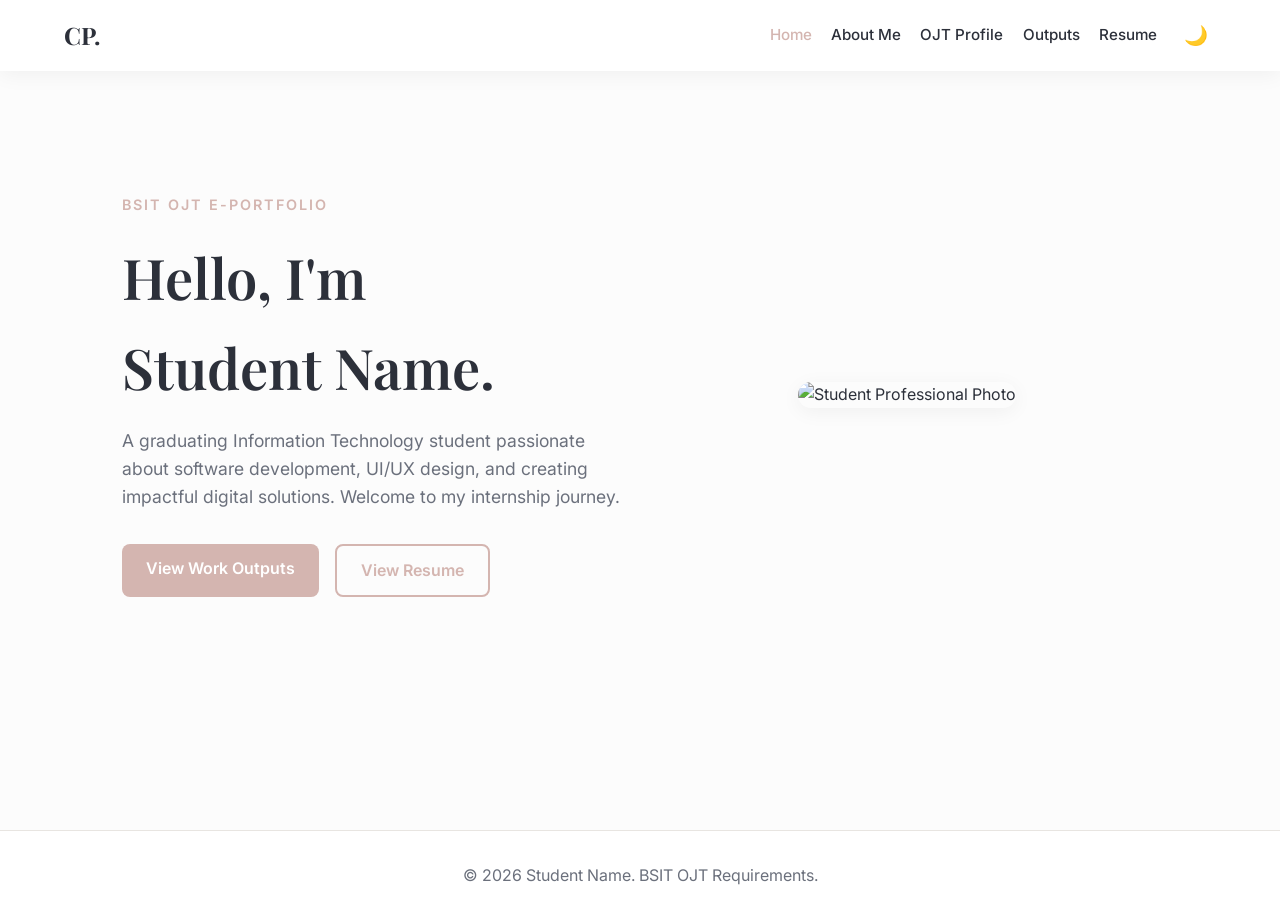
==== index.html @ f4969c80 "Inital commit: E-portfolio website progress" ====
<!DOCTYPE html>
<html lang="en">
<head>
    <meta charset="UTF-8">
    <meta name="viewport" content="width=device-width, initial-scale=1.0">
    <!-- REPLACE TEXT BELOW: Change to student's name -->
    <title>e-Portfolio | Student Name</title>
    
    <!-- Google Fonts -->
    <link rel="preconnect" href="https://fonts.googleapis.com">
    <link rel="preconnect" href="https://fonts.gstatic.com" crossorigin>
    <link href="https://fonts.googleapis.com/css2?family=Inter:wght@300;400;500;600&family=Playfair+Display:wght@500;600;700&display=swap" rel="stylesheet">
    
    <link rel="stylesheet" href="assets/css/style.css">
</head>
<body>

    <!-- Navigation -->
    <nav class="navbar">
        <!-- REPLACE TEXT BELOW: Change initials/brand -->
        <a href="index.html" class="nav-brand">CP.</a>
        
        <button class="hamburger">☰</button>
        
        <ul class="nav-links">
            <li><a href="index.html" class="active">Home</a></li>
            <li><a href="about.html">About Me</a></li>
            <li><a href="ojt-profile.html">OJT Profile</a></li>
            <li><a href="outputs.html">Outputs</a></li>
            <li><a href="resume.html">Resume</a></li>
            <li><button id="theme-toggle" class="theme-toggle" aria-label="Toggle Dark Mode">🌙</button></li>
        </ul>
    </nav>

    <!-- Main Content -->
    <main>
        <section class="container" style="display: flex; align-items: center; justify-content: space-between; flex-wrap: wrap; gap: 2rem; min-height: 70vh;">
            
            <div style="flex: 1; min-width: 300px;">
                <!-- REPLACE TEXT BELOW -->
                <h3 style="color: var(--accent-color); font-family: var(--font-body); text-transform: uppercase; letter-spacing: 2px; font-size: 0.9rem;">BSIT OJT e-Portfolio</h3>
                <h1 style="font-size: 3.5rem; margin-top: 0.5rem;">Hello, I'm <br>Student Name.</h1>
                <p style="font-size: 1.1rem; color: var(--text-muted); margin-bottom: 2rem; max-width: 500px;">
                    A graduating Information Technology student passionate about software development, UI/UX design, and creating impactful digital solutions. Welcome to my internship journey.
                </p>
                
                <div style="display: flex; gap: 1rem;">
                    <a href="outputs.html" class="btn">View Work Outputs</a>
                    <a href="resume.html" class="btn btn-outline">View Resume</a>
                </div>
            </div>

            <div style="flex: 1; min-width: 300px; display: flex; justify-content: center;">
                <!-- REPLACE IMAGE BELOW: Upload student photo to assets/img/ and update filename -->
                <img src="https://via.placeholder.com/400x500/E8E5E1/2C303A?text=Professional+Photo" alt="Student Professional Photo" style="border-radius: 20px; box-shadow: var(--shadow-soft); max-width: 100%; height: auto;">
            </div>
            
        </section>
    </main>

    <!-- Footer -->
    <footer>
        <!-- REPLACE TEXT BELOW -->
        <p>&copy; 2026 Student Name. BSIT OJT Requirements.</p>
    </footer>

    <script src="assets/js/main.js"></script>
</body>
</html>
---- assets/css/style.css ----
/* ==========================================================================
   1. CSS Variables & Design System (Light/Dark Mode)
   ========================================================================== */
:root {
  --bg-primary: #FCFCFC;
  --bg-secondary: #F7F5F2;
  --bg-card: #FFFFFF;
  --text-main: #2C303A;
  --text-muted: #6B707C;
  --accent-color: #D4B5B0;
  --accent-hover: #C29E99;
  --border-color: #E8E5E1;
  --shadow-soft: 0 4px 20px rgba(0, 0, 0, 0.05);
  --font-heading: 'Playfair Display', serif;
  --font-body: 'Inter', sans-serif;
  --radius-md: 8px;
  --transition: all 0.3s ease;
}

[data-theme="dark"] {
  --bg-primary: #1A1A1D;
  --bg-secondary: #242427;
  --bg-card: #2A2A2E;
  --text-main: #F2F2F2;
  --text-muted: #A0A5B1;
  --accent-color: #D4B5B0;
  --accent-hover: #E3CACA;
  --border-color: #3F3F45;
  --shadow-soft: 0 4px 20px rgba(0, 0, 0, 0.2);
}

/* ==========================================================================
   2. Resets & Base Styles
   ========================================================================== */
* { margin: 0; padding: 0; box-sizing: border-box; }
body { font-family: var(--font-body); background-color: var(--bg-primary); color: var(--text-main); line-height: 1.6; transition: var(--transition); }
h1, h2, h3, h4 { font-family: var(--font-heading); font-weight: 600; color: var(--text-main); margin-bottom: 1rem; }
a { text-decoration: none; color: var(--accent-color); transition: var(--transition); }
a:hover { color: var(--accent-hover); }
img { max-width: 100%; height: auto; display: block; border-radius: var(--radius-md); }

/* ==========================================================================
   3. Navigation Bar
   ========================================================================== */
.navbar { position: fixed; top: 0; width: 100%; background-color: var(--bg-card); box-shadow: var(--shadow-soft); z-index: 1000; display: flex; justify-content: space-between; align-items: center; padding: 1rem 5%; transition: var(--transition); }
.nav-brand { font-family: var(--font-heading); font-size: 1.5rem; font-weight: bold; color: var(--text-main); }
.nav-links { display: flex; list-style: none; gap: 1.2rem; align-items: center; font-size: 0.95rem; }
.nav-links a { color: var(--text-main); font-weight: 500; }
.nav-links a:hover, .nav-links a.active { color: var(--accent-color); }
.theme-toggle { background: none; border: none; cursor: pointer; font-size: 1.2rem; color: var(--text-main); padding: 0.5rem; }
.hamburger { display: none; background: none; border: none; font-size: 1.5rem; color: var(--text-main); cursor: pointer; }

/* ==========================================================================
   4. Layouts & Components
   ========================================================================== */
main { margin-top: 80px; min-height: calc(100vh - 150px); }
.container { max-width: 1100px; margin: 0 auto; padding: 4rem 2rem; }
.page-header { text-align: center; margin-bottom: 3rem; }
.page-header p { color: var(--text-muted); max-width: 600px; margin: 0 auto; }

.btn { display: inline-block; background-color: var(--accent-color); color: #fff; padding: 0.75rem 1.5rem; border-radius: var(--radius-md); font-weight: 600; border: none; cursor: pointer; }
.btn:hover { background-color: var(--accent-hover); color: #fff; }
.btn-outline { background-color: transparent; border: 2px solid var(--accent-color); color: var(--accent-color); }
.btn-outline:hover { background-color: var(--accent-color); color: #fff; }

.content-grid { display: grid; grid-template-columns: 1fr 1fr; gap: 3rem; }
.content-section { margin-bottom: 2.5rem; background: var(--bg-card); padding: 2rem; border-radius: var(--radius-md); box-shadow: var(--shadow-soft); transition: var(--transition); }
.content-section p { margin-bottom: 1rem; color: var(--text-muted); }

.resume-grid { display: grid; grid-template-columns: 1fr 2fr; gap: 3rem; }
.resume-item { margin-bottom: 1.5rem; border-left: 3px solid var(--accent-color); padding-left: 1rem; }
.resume-item h4 { margin-bottom: 0.2rem; }
.resume-item .date { color: var(--text-muted); font-size: 0.9rem; margin-bottom: 0.5rem; display: block; }
.skills-list { display: flex; flex-wrap: wrap; gap: 0.5rem; list-style: none; }
.skills-list li { background: var(--bg-secondary); padding: 0.4rem 0.8rem; border-radius: 20px; font-size: 0.9rem; border: 1px solid var(--border-color); color: var(--text-main); }

.company-header { display: flex; align-items: center; gap: 2rem; margin-bottom: 2rem; padding-bottom: 2rem; border-bottom: 1px solid var(--border-color); }
.company-logo { width: 120px; height: 120px; object-fit: contain; background: var(--bg-secondary); padding: 1rem; border-radius: var(--radius-md); border: 1px solid var(--border-color); }
.info-row { display: flex; justify-content: space-between; border-bottom: 1px solid var(--border-color); padding: 1rem 0; }
.info-row:last-child { border-bottom: none; }
.info-label { font-weight: 600; color: var(--text-main); }
.info-value { color: var(--text-muted); text-align: right; }

/* ==========================================================================
   5. Gallery & Lightbox
   ========================================================================== */
.gallery-grid { display: grid; grid-template-columns: repeat(auto-fill, minmax(300px, 1fr)); gap: 1.5rem; }
.gallery-img { width: 100%; height: 250px; object-fit: cover; border-radius: var(--radius-md); cursor: pointer; transition: transform 0.3s ease, box-shadow 0.3s ease; }
.gallery-img:hover { transform: scale(1.03); box-shadow: var(--shadow-soft); }

.lightbox { position: fixed; top: 0; left: 0; width: 100%; height: 100%; background: rgba(0, 0, 0, 0.9); display: none; justify-content: center; align-items: center; z-index: 2000; opacity: 0; transition: opacity 0.3s ease; padding: 2rem; }
.lightbox.active { display: flex; opacity: 1; }
.lightbox img { max-width: 100%; max-height: 90vh; border-radius: var(--radius-md); box-shadow: 0 10px 30px rgba(0,0,0,0.5); object-fit: contain; }
.lightbox-close { position: absolute; top: 20px; right: 30px; color: white; font-size: 3rem; cursor: pointer; background: none; border: none; transition: color 0.3s ease; }
.lightbox-close:hover { color: var(--accent-color); }

/* Footer */
footer { background-color: var(--bg-card); text-align: center; padding: 2rem; border-top: 1px solid var(--border-color); color: var(--text-muted); }

/* ==========================================================================
   6. Responsive Design
   ========================================================================== */
@media (max-width: 900px) {
  .hamburger { display: block; }
  .nav-links { position: fixed; top: 70px; right: -100%; width: 100%; height: calc(100vh - 70px); background-color: var(--bg-card); flex-direction: column; padding-top: 2rem; transition: var(--transition); }
  .nav-links.active { right: 0; }
  .resume-grid, .content-grid { grid-template-columns: 1fr; }
  .company-header { flex-direction: column; text-align: center; }
  .info-row { flex-direction: column; text-align: left; gap: 0.5rem; }
  .info-value { text-align: left; }
}
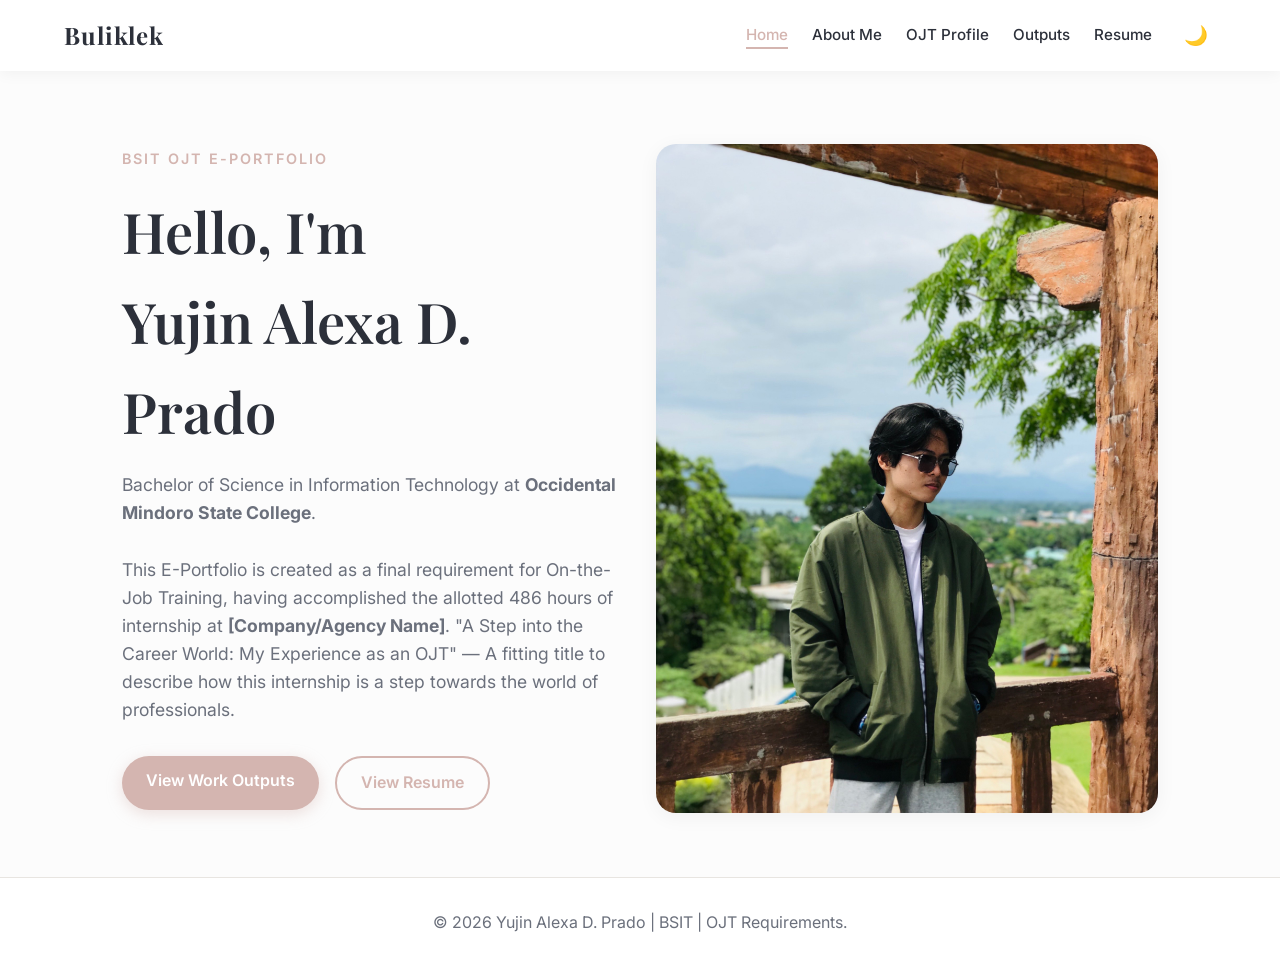
==== commit 86b5fef5: "#1 added animation and hover effects" ====
--- a/index.html
+++ b/index.html
@@ -3,10 +3,8 @@
 <head>
     <meta charset="UTF-8">
     <meta name="viewport" content="width=device-width, initial-scale=1.0">
-    <!-- REPLACE TEXT BELOW: Change to student's name -->
-    <title>e-Portfolio | Student Name</title>
+    <title>Yujin Alexa D. Prado | BSIT</title>
     
-    <!-- Google Fonts -->
     <link rel="preconnect" href="https://fonts.googleapis.com">
     <link rel="preconnect" href="https://fonts.gstatic.com" crossorigin>
     <link href="https://fonts.googleapis.com/css2?family=Inter:wght@300;400;500;600&family=Playfair+Display:wght@500;600;700&display=swap" rel="stylesheet">
@@ -15,10 +13,8 @@
 </head>
 <body>
 
-    <!-- Navigation -->
     <nav class="navbar">
-        <!-- REPLACE TEXT BELOW: Change initials/brand -->
-        <a href="index.html" class="nav-brand">CP.</a>
+        <a href="index.html" class="nav-brand">Buliklek</a>
         
         <button class="hamburger">☰</button>
         
@@ -32,18 +28,20 @@
         </ul>
     </nav>
 
-    <!-- Main Content -->
     <main>
         <section class="container" style="display: flex; align-items: center; justify-content: space-between; flex-wrap: wrap; gap: 2rem; min-height: 70vh;">
             
             <div style="flex: 1; min-width: 300px;">
-                <!-- REPLACE TEXT BELOW -->
                 <h3 style="color: var(--accent-color); font-family: var(--font-body); text-transform: uppercase; letter-spacing: 2px; font-size: 0.9rem;">BSIT OJT e-Portfolio</h3>
-                <h1 style="font-size: 3.5rem; margin-top: 0.5rem;">Hello, I'm <br>Student Name.</h1>
+                <h1 style="font-size: 3.5rem; margin-top: 0.5rem;">Hello, I'm <br>Yujin Alexa D. Prado</h1>
                 <p style="font-size: 1.1rem; color: var(--text-muted); margin-bottom: 2rem; max-width: 500px;">
-                    A graduating Information Technology student passionate about software development, UI/UX design, and creating impactful digital solutions. Welcome to my internship journey.
+                   Bachelor of Science in Information Technology at <strong>Occidental Mindoro State College</strong>.<br><br>
+                   This E-Portfolio is created as a final requirement for On-the-Job Training, 
+                   having accomplished the allotted 486 hours of internship at 
+                   <strong>[Company/Agency Name]</strong>.
+                  "A Step into the Career World: My Experience as an OJT" 
+                  — A fitting title to describe how this internship is a step towards the world of professionals.
                 </p>
-                
                 <div style="display: flex; gap: 1rem;">
                     <a href="outputs.html" class="btn">View Work Outputs</a>
                     <a href="resume.html" class="btn btn-outline">View Resume</a>
@@ -51,17 +49,14 @@
             </div>
 
             <div style="flex: 1; min-width: 300px; display: flex; justify-content: center;">
-                <!-- REPLACE IMAGE BELOW: Upload student photo to assets/img/ and update filename -->
-                <img src="https://via.placeholder.com/400x500/E8E5E1/2C303A?text=Professional+Photo" alt="Student Professional Photo" style="border-radius: 20px; box-shadow: var(--shadow-soft); max-width: 100%; height: auto;">
+                <img src="assets/img/sample.JPG" alt="Photo" style="border-radius: 20px; box-shadow: var(--shadow-soft); max-width: 100%; height: auto;">
             </div>
             
         </section>
     </main>
 
-    <!-- Footer -->
     <footer>
-        <!-- REPLACE TEXT BELOW -->
-        <p>&copy; 2026 Student Name. BSIT OJT Requirements.</p>
+        <p>&copy; 2026 Yujin Alexa D. Prado | BSIT | OJT Requirements.</p>
     </footer>
 
     <script src="assets/js/main.js"></script>
--- a/assets/css/style.css
+++ b/assets/css/style.css
@@ -1,6 +1,3 @@
-/* ==========================================================================
-   1. CSS Variables & Design System (Light/Dark Mode)
-   ========================================================================== */
 :root {
   --bg-primary: #FCFCFC;
   --bg-secondary: #F7F5F2;
@@ -11,10 +8,11 @@
   --accent-hover: #C29E99;
   --border-color: #E8E5E1;
   --shadow-soft: 0 4px 20px rgba(0, 0, 0, 0.05);
+  --shadow-hover: 0 12px 30px rgba(0, 0, 0, 0.1);
   --font-heading: 'Playfair Display', serif;
   --font-body: 'Inter', sans-serif;
-  --radius-md: 8px;
-  --transition: all 0.3s ease;
+  --radius-md: 12px; 
+  --transition: all 0.4s cubic-bezier(0.25, 0.8, 0.25, 1);
 }
 
 [data-theme="dark"] {
@@ -27,66 +25,109 @@
   --accent-hover: #E3CACA;
   --border-color: #3F3F45;
   --shadow-soft: 0 4px 20px rgba(0, 0, 0, 0.2);
+  --shadow-hover: 0 12px 30px rgba(0, 0, 0, 0.4);
 }
 
-/* ==========================================================================
-   2. Resets & Base Styles
-   ========================================================================== */
 * { margin: 0; padding: 0; box-sizing: border-box; }
-body { font-family: var(--font-body); background-color: var(--bg-primary); color: var(--text-main); line-height: 1.6; transition: var(--transition); }
+body { font-family: var(--font-body); background-color: var(--bg-primary); color: var(--text-main); line-height: 1.6; transition: background-color 0.4s ease, color 0.4s ease; overflow-x: hidden; }
 h1, h2, h3, h4 { font-family: var(--font-heading); font-weight: 600; color: var(--text-main); margin-bottom: 1rem; }
 a { text-decoration: none; color: var(--accent-color); transition: var(--transition); }
 a:hover { color: var(--accent-hover); }
 img { max-width: 100%; height: auto; display: block; border-radius: var(--radius-md); }
 
-/* ==========================================================================
-   3. Navigation Bar
-   ========================================================================== */
-.navbar { position: fixed; top: 0; width: 100%; background-color: var(--bg-card); box-shadow: var(--shadow-soft); z-index: 1000; display: flex; justify-content: space-between; align-items: center; padding: 1rem 5%; transition: var(--transition); }
-.nav-brand { font-family: var(--font-heading); font-size: 1.5rem; font-weight: bold; color: var(--text-main); }
-.nav-links { display: flex; list-style: none; gap: 1.2rem; align-items: center; font-size: 0.95rem; }
-.nav-links a { color: var(--text-main); font-weight: 500; }
+.navbar { 
+    position: fixed; top: 0; width: 100%; z-index: 1000; 
+    display: flex; justify-content: space-between; align-items: center; padding: 1rem 5%; 
+    background-color: rgba(255, 255, 255, 0.85); 
+    backdrop-filter: blur(12px);
+    -webkit-backdrop-filter: blur(12px);
+    box-shadow: 0 2px 15px rgba(0, 0, 0, 0.05);
+    transition: var(--transition); 
+}
+[data-theme="dark"] .navbar {
+    background-color: rgba(42, 42, 46, 0.85); 
+}
+.nav-brand { font-family: var(--font-heading); font-size: 1.5rem; font-weight: bold; color: var(--text-main); letter-spacing: 1px; }
+.nav-links { display: flex; list-style: none; gap: 1.5rem; align-items: center; font-size: 0.95rem; }
+.nav-links a { color: var(--text-main); font-weight: 500; position: relative; padding-bottom: 5px; }
+
+.nav-links a::after {
+    content: ''; position: absolute; width: 0; height: 2px; bottom: 0; left: 0;
+    background-color: var(--accent-color); transition: var(--transition);
+}
+.nav-links a:hover::after, .nav-links a.active::after { width: 100%; }
 .nav-links a:hover, .nav-links a.active { color: var(--accent-color); }
-.theme-toggle { background: none; border: none; cursor: pointer; font-size: 1.2rem; color: var(--text-main); padding: 0.5rem; }
+
+.theme-toggle { background: none; border: none; cursor: pointer; font-size: 1.2rem; color: var(--text-main); padding: 0.5rem; transition: transform 0.3s ease; }
+.theme-toggle:hover { transform: rotate(15deg) scale(1.1); }
 .hamburger { display: none; background: none; border: none; font-size: 1.5rem; color: var(--text-main); cursor: pointer; }
 
-/* ==========================================================================
-   4. Layouts & Components
-   ========================================================================== */
 main { margin-top: 80px; min-height: calc(100vh - 150px); }
 .container { max-width: 1100px; margin: 0 auto; padding: 4rem 2rem; }
 .page-header { text-align: center; margin-bottom: 3rem; }
 .page-header p { color: var(--text-muted); max-width: 600px; margin: 0 auto; }
 
-.btn { display: inline-block; background-color: var(--accent-color); color: #fff; padding: 0.75rem 1.5rem; border-radius: var(--radius-md); font-weight: 600; border: none; cursor: pointer; }
-.btn:hover { background-color: var(--accent-hover); color: #fff; }
-.btn-outline { background-color: transparent; border: 2px solid var(--accent-color); color: var(--accent-color); }
-.btn-outline:hover { background-color: var(--accent-color); color: #fff; }
+.btn { 
+    display: inline-block; background-color: var(--accent-color); color: #fff; 
+    padding: 0.75rem 1.5rem; border-radius: 30px; font-weight: 600; border: none; cursor: pointer; 
+    transition: var(--transition); box-shadow: 0 4px 15px rgba(212, 181, 176, 0.4);
+}
+.btn:hover { background-color: var(--accent-hover); color: #fff; transform: translateY(-3px); box-shadow: 0 8px 20px rgba(212, 181, 176, 0.6); }
+.btn-outline { background-color: transparent; border: 2px solid var(--accent-color); color: var(--accent-color); box-shadow: none; }
+.btn-outline:hover { background-color: var(--accent-color); color: #fff; transform: translateY(-3px); box-shadow: 0 8px 20px rgba(212, 181, 176, 0.4); }
 
 .content-grid { display: grid; grid-template-columns: 1fr 1fr; gap: 3rem; }
-.content-section { margin-bottom: 2.5rem; background: var(--bg-card); padding: 2rem; border-radius: var(--radius-md); box-shadow: var(--shadow-soft); transition: var(--transition); }
+.content-section, .resume-section { 
+    margin-bottom: 2.5rem; background: var(--bg-card); padding: 2.5rem; 
+    border-radius: var(--radius-md); box-shadow: var(--shadow-soft); transition: var(--transition); 
+    border: 1px solid transparent;
+}
+.content-section:hover, .resume-section:hover {
+    transform: translateY(-8px);
+    box-shadow: var(--shadow-hover);
+    border-color: var(--border-color);
+}
 .content-section p { margin-bottom: 1rem; color: var(--text-muted); }
 
 .resume-grid { display: grid; grid-template-columns: 1fr 2fr; gap: 3rem; }
-.resume-item { margin-bottom: 1.5rem; border-left: 3px solid var(--accent-color); padding-left: 1rem; }
+.resume-item { margin-bottom: 1.5rem; border-left: 3px solid var(--accent-color); padding-left: 1rem; transition: var(--transition); }
+.resume-item:hover { border-left-width: 6px; background: linear-gradient(90deg, rgba(212,181,176,0.1) 0%, rgba(255,255,255,0) 100%); }
 .resume-item h4 { margin-bottom: 0.2rem; }
 .resume-item .date { color: var(--text-muted); font-size: 0.9rem; margin-bottom: 0.5rem; display: block; }
-.skills-list { display: flex; flex-wrap: wrap; gap: 0.5rem; list-style: none; }
-.skills-list li { background: var(--bg-secondary); padding: 0.4rem 0.8rem; border-radius: 20px; font-size: 0.9rem; border: 1px solid var(--border-color); color: var(--text-main); }
+
+.skills-list { display: flex; flex-wrap: wrap; gap: 0.6rem; list-style: none; }
+.skills-list li { 
+    background: var(--bg-secondary); padding: 0.5rem 1rem; border-radius: 30px; 
+    font-size: 0.9rem; border: 1px solid var(--border-color); color: var(--text-main);
+    transition: var(--transition); cursor: default;
+}
+.skills-list li:hover {
+    background-color: var(--accent-color); color: #fff; border-color: var(--accent-color);
+    transform: translateY(-3px) scale(1.05); box-shadow: 0 5px 15px rgba(212, 181, 176, 0.4);
+}
 
 .company-header { display: flex; align-items: center; gap: 2rem; margin-bottom: 2rem; padding-bottom: 2rem; border-bottom: 1px solid var(--border-color); }
-.company-logo { width: 120px; height: 120px; object-fit: contain; background: var(--bg-secondary); padding: 1rem; border-radius: var(--radius-md); border: 1px solid var(--border-color); }
-.info-row { display: flex; justify-content: space-between; border-bottom: 1px solid var(--border-color); padding: 1rem 0; }
+.company-logo { width: 120px; height: 120px; object-fit: contain; background: var(--bg-secondary); padding: 1rem; border-radius: var(--radius-md); border: 1px solid var(--border-color); transition: var(--transition); }
+.company-logo:hover { transform: scale(1.05) rotate(-2deg); }
+.info-row { display: flex; justify-content: space-between; border-bottom: 1px solid var(--border-color); padding: 1rem 0; transition: var(--transition); }
+.info-row:hover { background-color: var(--bg-secondary); padding-left: 10px; padding-right: 10px; border-radius: var(--radius-md); }
 .info-row:last-child { border-bottom: none; }
 .info-label { font-weight: 600; color: var(--text-main); }
 .info-value { color: var(--text-muted); text-align: right; }
 
-/* ==========================================================================
-   5. Gallery & Lightbox
-   ========================================================================== */
+.fade-in-up {
+    opacity: 0;
+    transform: translateY(40px);
+    transition: opacity 0.8s ease-out, transform 0.8s ease-out;
+}
+.fade-in-up.is-visible {
+    opacity: 1;
+    transform: translateY(0);
+}
+
 .gallery-grid { display: grid; grid-template-columns: repeat(auto-fill, minmax(300px, 1fr)); gap: 1.5rem; }
-.gallery-img { width: 100%; height: 250px; object-fit: cover; border-radius: var(--radius-md); cursor: pointer; transition: transform 0.3s ease, box-shadow 0.3s ease; }
-.gallery-img:hover { transform: scale(1.03); box-shadow: var(--shadow-soft); }
+.gallery-img { width: 100%; height: 250px; object-fit: cover; border-radius: var(--radius-md); cursor: pointer; transition: var(--transition); }
+.gallery-img:hover { transform: scale(1.03); box-shadow: var(--shadow-hover); }
 
 .lightbox { position: fixed; top: 0; left: 0; width: 100%; height: 100%; background: rgba(0, 0, 0, 0.9); display: none; justify-content: center; align-items: center; z-index: 2000; opacity: 0; transition: opacity 0.3s ease; padding: 2rem; }
 .lightbox.active { display: flex; opacity: 1; }
@@ -94,15 +135,12 @@
 .lightbox-close { position: absolute; top: 20px; right: 30px; color: white; font-size: 3rem; cursor: pointer; background: none; border: none; transition: color 0.3s ease; }
 .lightbox-close:hover { color: var(--accent-color); }
 
-/* Footer */
-footer { background-color: var(--bg-card); text-align: center; padding: 2rem; border-top: 1px solid var(--border-color); color: var(--text-muted); }
+footer { background-color: var(--bg-card); text-align: center; padding: 2rem; border-top: 1px solid var(--border-color); color: var(--text-muted); transition: var(--transition); }
 
-/* ==========================================================================
-   6. Responsive Design
-   ========================================================================== */
 @media (max-width: 900px) {
   .hamburger { display: block; }
-  .nav-links { position: fixed; top: 70px; right: -100%; width: 100%; height: calc(100vh - 70px); background-color: var(--bg-card); flex-direction: column; padding-top: 2rem; transition: var(--transition); }
+  .nav-links { position: fixed; top: 70px; right: -100%; width: 100%; height: calc(100vh - 70px); background-color: rgba(255,255,255,0.95); backdrop-filter: blur(10px); flex-direction: column; padding-top: 2rem; transition: var(--transition); }
+  [data-theme="dark"] .nav-links { background-color: rgba(42,42,46,0.95); }
   .nav-links.active { right: 0; }
   .resume-grid, .content-grid { grid-template-columns: 1fr; }
   .company-header { flex-direction: column; text-align: center; }
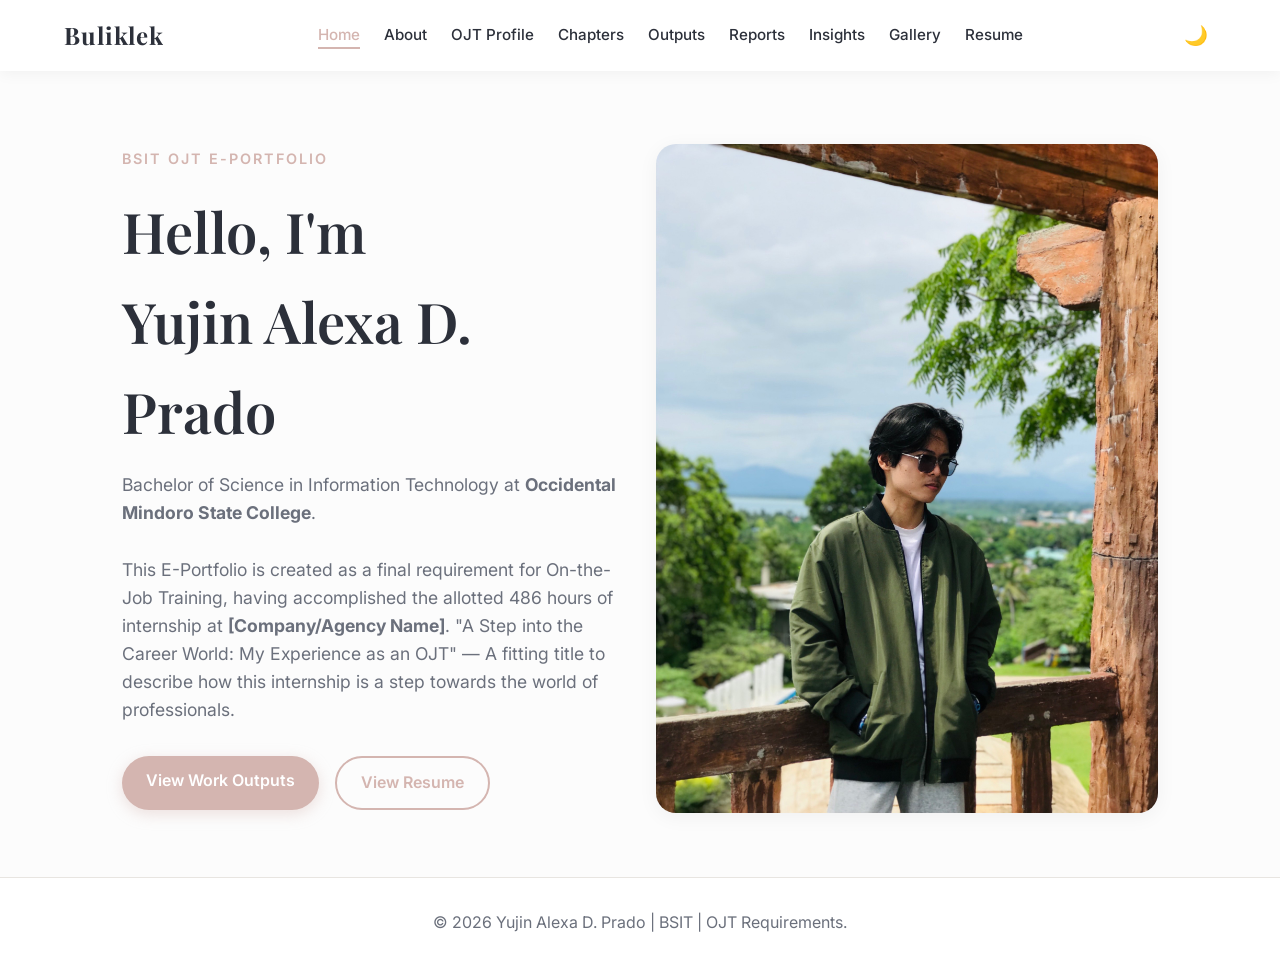
==== commit 04bdd77d: "feat: #1 added new adjustments: chapter viewing, theme toggle switch placement, improved ui" ====
--- a/index.html
+++ b/index.html
@@ -4,11 +4,9 @@
     <meta charset="UTF-8">
     <meta name="viewport" content="width=device-width, initial-scale=1.0">
     <title>Yujin Alexa D. Prado | BSIT</title>
-    
     <link rel="preconnect" href="https://fonts.googleapis.com">
     <link rel="preconnect" href="https://fonts.gstatic.com" crossorigin>
     <link href="https://fonts.googleapis.com/css2?family=Inter:wght@300;400;500;600&family=Playfair+Display:wght@500;600;700&display=swap" rel="stylesheet">
-    
     <link rel="stylesheet" href="assets/css/style.css">
 </head>
 <body>
@@ -16,42 +14,42 @@
     <nav class="navbar">
         <a href="index.html" class="nav-brand">Buliklek</a>
         
-        <button class="hamburger">☰</button>
-        
         <ul class="nav-links">
             <li><a href="index.html" class="active">Home</a></li>
-            <li><a href="about.html">About Me</a></li>
+            <li><a href="about.html">About</a></li>
             <li><a href="ojt-profile.html">OJT Profile</a></li>
+            <li><a href="chapters.html">Chapters</a></li>
             <li><a href="outputs.html">Outputs</a></li>
+            <li><a href="reports.html">Reports</a></li>
+            <li><a href="insights.html">Insights</a></li>
+            <li><a href="gallery.html">Gallery</a></li>
             <li><a href="resume.html">Resume</a></li>
-            <li><button id="theme-toggle" class="theme-toggle" aria-label="Toggle Dark Mode">🌙</button></li>
         </ul>
+
+        <!-- NEW CONTROLS PLACEMENT -->
+        <div style="display: flex; align-items: center; gap: 0.5rem;">
+            <button id="theme-toggle" class="theme-toggle" aria-label="Toggle Dark Mode">🌙</button>
+            <button class="hamburger">☰</button>
+        </div>
     </nav>
 
     <main>
         <section class="container" style="display: flex; align-items: center; justify-content: space-between; flex-wrap: wrap; gap: 2rem; min-height: 70vh;">
-            
             <div style="flex: 1; min-width: 300px;">
                 <h3 style="color: var(--accent-color); font-family: var(--font-body); text-transform: uppercase; letter-spacing: 2px; font-size: 0.9rem;">BSIT OJT e-Portfolio</h3>
                 <h1 style="font-size: 3.5rem; margin-top: 0.5rem;">Hello, I'm <br>Yujin Alexa D. Prado</h1>
                 <p style="font-size: 1.1rem; color: var(--text-muted); margin-bottom: 2rem; max-width: 500px;">
                    Bachelor of Science in Information Technology at <strong>Occidental Mindoro State College</strong>.<br><br>
-                   This E-Portfolio is created as a final requirement for On-the-Job Training, 
-                   having accomplished the allotted 486 hours of internship at 
-                   <strong>[Company/Agency Name]</strong>.
-                  "A Step into the Career World: My Experience as an OJT" 
-                  — A fitting title to describe how this internship is a step towards the world of professionals.
+                   This E-Portfolio is created as a final requirement for On-the-Job Training, having accomplished the allotted 486 hours of internship at <strong>[Company/Agency Name]</strong>. "A Step into the Career World: My Experience as an OJT" — A fitting title to describe how this internship is a step towards the world of professionals.
                 </p>
                 <div style="display: flex; gap: 1rem;">
                     <a href="outputs.html" class="btn">View Work Outputs</a>
                     <a href="resume.html" class="btn btn-outline">View Resume</a>
                 </div>
             </div>
-
             <div style="flex: 1; min-width: 300px; display: flex; justify-content: center;">
                 <img src="assets/img/sample.JPG" alt="Photo" style="border-radius: 20px; box-shadow: var(--shadow-soft); max-width: 100%; height: auto;">
             </div>
-            
         </section>
     </main>
 
--- a/assets/css/style.css
+++ b/assets/css/style.css
@@ -89,6 +89,19 @@
 }
 .content-section p { margin-bottom: 1rem; color: var(--text-muted); }
 
+/* Updated Responsive PDF Container */
+.pdf-container {
+    width: 100%; /* Fixed from 200% */
+    max-width: 900px; 
+    height: 75vh; 
+    min-height: 400px; 
+    margin: 0 auto 4rem auto; 
+    border-radius: var(--radius-md); 
+    overflow: hidden; 
+    box-shadow: var(--shadow-soft); 
+    border: 1px solid var(--border-color);
+}
+
 .resume-grid { display: grid; grid-template-columns: 1fr 2fr; gap: 3rem; }
 .resume-item { margin-bottom: 1.5rem; border-left: 3px solid var(--accent-color); padding-left: 1rem; transition: var(--transition); }
 .resume-item:hover { border-left-width: 6px; background: linear-gradient(90deg, rgba(212,181,176,0.1) 0%, rgba(255,255,255,0) 100%); }
@@ -115,15 +128,31 @@
 .info-label { font-weight: 600; color: var(--text-main); }
 .info-value { color: var(--text-muted); text-align: right; }
 
-.fade-in-up {
-    opacity: 0;
-    transform: translateY(40px);
-    transition: opacity 0.8s ease-out, transform 0.8s ease-out;
+/* Chapter & Dropdown Features */
+.chapter-selector-wrapper { text-align: center; margin-bottom: 3rem; }
+.chapter-dropdown {
+    padding: 1rem 2rem; font-size: 1.1rem; font-family: var(--font-body);
+    color: var(--text-main); background-color: var(--bg-card);
+    border: 2px solid var(--accent-color); border-radius: 30px;
+    cursor: pointer; outline: none; box-shadow: var(--shadow-soft);
+    appearance: none; -webkit-appearance: none;
+    background-image: url('data:image/svg+xml;charset=US-ASCII,<svg width="14" height="8" viewBox="0 0 14 8" fill="none" xmlns="http://www.w3.org/2000/svg"><path d="M1 1L7 7L13 1" stroke="%23D4B5B0" stroke-width="2" stroke-linecap="round" stroke-linejoin="round"/></svg>');
+    background-repeat: no-repeat; background-position: right 20px center;
+    padding-right: 3rem; transition: var(--transition);
 }
-.fade-in-up.is-visible {
-    opacity: 1;
-    transform: translateY(0);
-}
+.chapter-dropdown:hover { box-shadow: var(--shadow-hover); transform: translateY(-2px); }
+
+.toc-card { background: var(--bg-card); padding: 2rem; border-radius: var(--radius-md); box-shadow: var(--shadow-soft); margin-bottom: 2rem; border-left: 4px solid var(--accent-color); }
+.toc-list { list-style: none; margin-left: 1rem; }
+.toc-list li { margin-bottom: 0.8rem; cursor: pointer; color: var(--text-muted); transition: var(--transition); font-weight: 500;}
+.toc-list li:hover, .toc-list li.active-toc { color: var(--accent-color); transform: translateX(5px); }
+
+.chapter-content { display: none; animation: fadeIn 0.5s ease; }
+.chapter-content.active { display: block; }
+@keyframes fadeIn { from { opacity: 0; transform: translateY(10px); } to { opacity: 1; transform: translateY(0); } }
+
+.fade-in-up { opacity: 0; transform: translateY(40px); transition: opacity 0.8s ease-out, transform 0.8s ease-out; }
+.fade-in-up.is-visible { opacity: 1; transform: translateY(0); }
 
 .gallery-grid { display: grid; grid-template-columns: repeat(auto-fill, minmax(300px, 1fr)); gap: 1.5rem; }
 .gallery-img { width: 100%; height: 250px; object-fit: cover; border-radius: var(--radius-md); cursor: pointer; transition: var(--transition); }
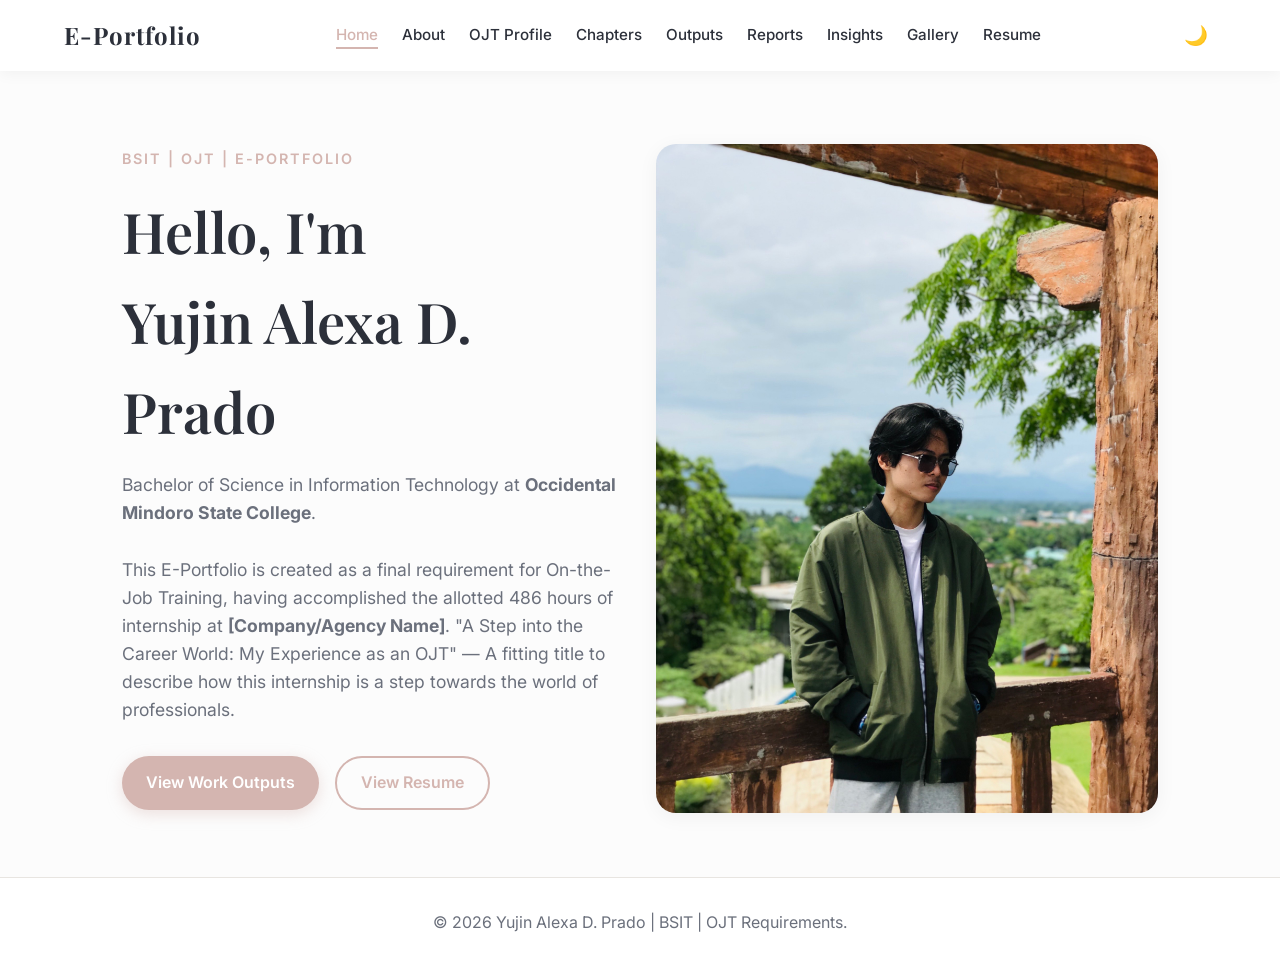
==== commit 4cb27837: "feat: #1 added several features including print feature, fixed resume view, adjusted chapter viewing" ====
--- a/index.html
+++ b/index.html
@@ -12,7 +12,7 @@
 <body>
 
     <nav class="navbar">
-        <a href="index.html" class="nav-brand">Buliklek</a>
+        <a href="index.html" class="nav-brand">E-Portfolio</a>
         
         <ul class="nav-links">
             <li><a href="index.html" class="active">Home</a></li>
@@ -36,7 +36,8 @@
     <main>
         <section class="container" style="display: flex; align-items: center; justify-content: space-between; flex-wrap: wrap; gap: 2rem; min-height: 70vh;">
             <div style="flex: 1; min-width: 300px;">
-                <h3 style="color: var(--accent-color); font-family: var(--font-body); text-transform: uppercase; letter-spacing: 2px; font-size: 0.9rem;">BSIT OJT e-Portfolio</h3>
+                <h3 style="color: var(--accent-color); font-family: var(--font-body); text-transform: 
+                uppercase; letter-spacing: 2px; font-size: 0.9rem;">BSIT | OJT | e-Portfolio</h3>
                 <h1 style="font-size: 3.5rem; margin-top: 0.5rem;">Hello, I'm <br>Yujin Alexa D. Prado</h1>
                 <p style="font-size: 1.1rem; color: var(--text-muted); margin-bottom: 2rem; max-width: 500px;">
                    Bachelor of Science in Information Technology at <strong>Occidental Mindoro State College</strong>.<br><br>
--- a/assets/css/style.css
+++ b/assets/css/style.css
@@ -35,26 +35,12 @@
 a:hover { color: var(--accent-hover); }
 img { max-width: 100%; height: auto; display: block; border-radius: var(--radius-md); }
 
-.navbar { 
-    position: fixed; top: 0; width: 100%; z-index: 1000; 
-    display: flex; justify-content: space-between; align-items: center; padding: 1rem 5%; 
-    background-color: rgba(255, 255, 255, 0.85); 
-    backdrop-filter: blur(12px);
-    -webkit-backdrop-filter: blur(12px);
-    box-shadow: 0 2px 15px rgba(0, 0, 0, 0.05);
-    transition: var(--transition); 
-}
-[data-theme="dark"] .navbar {
-    background-color: rgba(42, 42, 46, 0.85); 
-}
+.navbar { position: fixed; top: 0; width: 100%; z-index: 1000; display: flex; justify-content: space-between; align-items: center; padding: 1rem 5%; background-color: rgba(255, 255, 255, 0.85); backdrop-filter: blur(12px); -webkit-backdrop-filter: blur(12px); box-shadow: 0 2px 15px rgba(0, 0, 0, 0.05); transition: var(--transition); }
+[data-theme="dark"] .navbar { background-color: rgba(42, 42, 46, 0.85); }
 .nav-brand { font-family: var(--font-heading); font-size: 1.5rem; font-weight: bold; color: var(--text-main); letter-spacing: 1px; }
 .nav-links { display: flex; list-style: none; gap: 1.5rem; align-items: center; font-size: 0.95rem; }
 .nav-links a { color: var(--text-main); font-weight: 500; position: relative; padding-bottom: 5px; }
-
-.nav-links a::after {
-    content: ''; position: absolute; width: 0; height: 2px; bottom: 0; left: 0;
-    background-color: var(--accent-color); transition: var(--transition);
-}
+.nav-links a::after { content: ''; position: absolute; width: 0; height: 2px; bottom: 0; left: 0; background-color: var(--accent-color); transition: var(--transition); }
 .nav-links a:hover::after, .nav-links a.active::after { width: 100%; }
 .nav-links a:hover, .nav-links a.active { color: var(--accent-color); }
 
@@ -64,44 +50,20 @@
 
 main { margin-top: 80px; min-height: calc(100vh - 150px); }
 .container { max-width: 1100px; margin: 0 auto; padding: 4rem 2rem; }
-.page-header { text-align: center; margin-bottom: 3rem; }
+.page-header { text-align: center; margin-bottom: 3rem; position: relative; }
 .page-header p { color: var(--text-muted); max-width: 600px; margin: 0 auto; }
 
-.btn { 
-    display: inline-block; background-color: var(--accent-color); color: #fff; 
-    padding: 0.75rem 1.5rem; border-radius: 30px; font-weight: 600; border: none; cursor: pointer; 
-    transition: var(--transition); box-shadow: 0 4px 15px rgba(212, 181, 176, 0.4);
-}
+.btn { display: inline-flex; align-items: center; justify-content: center; background-color: var(--accent-color); color: #fff; padding: 0.75rem 1.5rem; border-radius: 30px; font-weight: 600; border: none; cursor: pointer; transition: var(--transition); box-shadow: 0 4px 15px rgba(212, 181, 176, 0.4); }
 .btn:hover { background-color: var(--accent-hover); color: #fff; transform: translateY(-3px); box-shadow: 0 8px 20px rgba(212, 181, 176, 0.6); }
 .btn-outline { background-color: transparent; border: 2px solid var(--accent-color); color: var(--accent-color); box-shadow: none; }
 .btn-outline:hover { background-color: var(--accent-color); color: #fff; transform: translateY(-3px); box-shadow: 0 8px 20px rgba(212, 181, 176, 0.4); }
 
 .content-grid { display: grid; grid-template-columns: 1fr 1fr; gap: 3rem; }
-.content-section, .resume-section { 
-    margin-bottom: 2.5rem; background: var(--bg-card); padding: 2.5rem; 
-    border-radius: var(--radius-md); box-shadow: var(--shadow-soft); transition: var(--transition); 
-    border: 1px solid transparent;
-}
-.content-section:hover, .resume-section:hover {
-    transform: translateY(-8px);
-    box-shadow: var(--shadow-hover);
-    border-color: var(--border-color);
-}
+.content-section, .resume-section { margin-bottom: 2.5rem; background: var(--bg-card); padding: 2.5rem; border-radius: var(--radius-md); box-shadow: var(--shadow-soft); transition: var(--transition); border: 1px solid transparent; }
+.content-section:hover, .resume-section:hover { transform: translateY(-8px); box-shadow: var(--shadow-hover); border-color: var(--border-color); }
 .content-section p { margin-bottom: 1rem; color: var(--text-muted); }
 
-/* Updated Responsive PDF Container */
-.pdf-container {
-    width: 100%; /* Fixed from 200% */
-    max-width: 900px; 
-    height: 75vh; 
-    min-height: 400px; 
-    margin: 0 auto 4rem auto; 
-    border-radius: var(--radius-md); 
-    overflow: hidden; 
-    box-shadow: var(--shadow-soft); 
-    border: 1px solid var(--border-color);
-}
-
+.pdf-container { width: 100%; max-width: 900px; height: 75vh; min-height: 400px; margin: 0 auto 4rem auto; border-radius: var(--radius-md); overflow: hidden; box-shadow: var(--shadow-soft); border: 1px solid var(--border-color); }
 .resume-grid { display: grid; grid-template-columns: 1fr 2fr; gap: 3rem; }
 .resume-item { margin-bottom: 1.5rem; border-left: 3px solid var(--accent-color); padding-left: 1rem; transition: var(--transition); }
 .resume-item:hover { border-left-width: 6px; background: linear-gradient(90deg, rgba(212,181,176,0.1) 0%, rgba(255,255,255,0) 100%); }
@@ -109,15 +71,8 @@
 .resume-item .date { color: var(--text-muted); font-size: 0.9rem; margin-bottom: 0.5rem; display: block; }
 
 .skills-list { display: flex; flex-wrap: wrap; gap: 0.6rem; list-style: none; }
-.skills-list li { 
-    background: var(--bg-secondary); padding: 0.5rem 1rem; border-radius: 30px; 
-    font-size: 0.9rem; border: 1px solid var(--border-color); color: var(--text-main);
-    transition: var(--transition); cursor: default;
-}
-.skills-list li:hover {
-    background-color: var(--accent-color); color: #fff; border-color: var(--accent-color);
-    transform: translateY(-3px) scale(1.05); box-shadow: 0 5px 15px rgba(212, 181, 176, 0.4);
-}
+.skills-list li { background: var(--bg-secondary); padding: 0.5rem 1rem; border-radius: 30px; font-size: 0.9rem; border: 1px solid var(--border-color); color: var(--text-main); transition: var(--transition); cursor: default; }
+.skills-list li:hover { background-color: var(--accent-color); color: #fff; border-color: var(--accent-color); transform: translateY(-3px) scale(1.05); box-shadow: 0 5px 15px rgba(212, 181, 176, 0.4); }
 
 .company-header { display: flex; align-items: center; gap: 2rem; margin-bottom: 2rem; padding-bottom: 2rem; border-bottom: 1px solid var(--border-color); }
 .company-logo { width: 120px; height: 120px; object-fit: contain; background: var(--bg-secondary); padding: 1rem; border-radius: var(--radius-md); border: 1px solid var(--border-color); transition: var(--transition); }
@@ -128,43 +83,102 @@
 .info-label { font-weight: 600; color: var(--text-main); }
 .info-value { color: var(--text-muted); text-align: right; }
 
-/* Chapter & Dropdown Features */
-.chapter-selector-wrapper { text-align: center; margin-bottom: 3rem; }
-.chapter-dropdown {
-    padding: 1rem 2rem; font-size: 1.1rem; font-family: var(--font-body);
-    color: var(--text-main); background-color: var(--bg-card);
-    border: 2px solid var(--accent-color); border-radius: 30px;
-    cursor: pointer; outline: none; box-shadow: var(--shadow-soft);
-    appearance: none; -webkit-appearance: none;
-    background-image: url('data:image/svg+xml;charset=US-ASCII,<svg width="14" height="8" viewBox="0 0 14 8" fill="none" xmlns="http://www.w3.org/2000/svg"><path d="M1 1L7 7L13 1" stroke="%23D4B5B0" stroke-width="2" stroke-linecap="round" stroke-linejoin="round"/></svg>');
-    background-repeat: no-repeat; background-position: right 20px center;
-    padding-right: 3rem; transition: var(--transition);
-}
-.chapter-dropdown:hover { box-shadow: var(--shadow-hover); transform: translateY(-2px); }
-
+/* Chapter Navigation */
+.chapter-selector-wrapper { text-align: center; margin-bottom: 2rem; display: none; }
+.chapter-dropdown { padding: 1rem 2rem; font-size: 1.1rem; font-family: var(--font-body); color: var(--text-main); background-color: var(--bg-card); border: 2px solid var(--border-color); border-radius: 30px; cursor: pointer; outline: none; box-shadow: var(--shadow-soft); appearance: none; -webkit-appearance: none; background-image: url('data:image/svg+xml;charset=US-ASCII,<svg width="14" height="8" viewBox="0 0 14 8" fill="none" xmlns="http://www.w3.org/2000/svg"><path d="M1 1L7 7L13 1" stroke="%23D4B5B0" stroke-width="2" stroke-linecap="round" stroke-linejoin="round"/></svg>'); background-repeat: no-repeat; background-position: right 20px center; padding-right: 3rem; transition: var(--transition); width: 100%; max-width: 400px; }
+.chapter-dropdown:hover { box-shadow: var(--shadow-hover); border-color: var(--accent-color); }
+
+.toc-sidebar { position: sticky; top: 100px; }
 .toc-card { background: var(--bg-card); padding: 2rem; border-radius: var(--radius-md); box-shadow: var(--shadow-soft); margin-bottom: 2rem; border-left: 4px solid var(--accent-color); }
 .toc-list { list-style: none; margin-left: 1rem; }
 .toc-list li { margin-bottom: 0.8rem; cursor: pointer; color: var(--text-muted); transition: var(--transition); font-weight: 500;}
 .toc-list li:hover, .toc-list li.active-toc { color: var(--accent-color); transform: translateX(5px); }
 
-.chapter-content { display: none; animation: fadeIn 0.5s ease; }
+.chapter-content { display: none; animation: smoothFadeIn 0.5s cubic-bezier(0.25, 0.8, 0.25, 1); }
 .chapter-content.active { display: block; }
-@keyframes fadeIn { from { opacity: 0; transform: translateY(10px); } to { opacity: 1; transform: translateY(0); } }
+@keyframes smoothFadeIn { from { opacity: 0; transform: translateY(15px); } to { opacity: 1; transform: translateY(0); } }
+
+.chapter-nav-buttons { display: flex; justify-content: space-between; align-items: center; margin-top: 3rem; padding-top: 2rem; border-top: 1px solid var(--border-color); }
+.btn-nav { display: flex; align-items: center; gap: 0.5rem; background-color: transparent; color: var(--text-main); padding: 0.75rem 1.25rem; border-radius: 30px; font-weight: 600; border: 2px solid var(--border-color); cursor: pointer; transition: var(--transition); }
+.btn-nav:hover { background-color: var(--bg-secondary); border-color: var(--text-muted); transform: translateY(-2px); }
+.btn-nav.hidden { visibility: hidden; }
+
+.chapter-pagination { display: flex; gap: 0.5rem; align-items: center; }
+.page-num { background-color: transparent; color: var(--text-muted); border: 2px solid transparent; width: 40px; height: 40px; border-radius: 50%; display: flex; justify-content: center; align-items: center; font-weight: 600; font-family: var(--font-body); font-size: 1rem; cursor: pointer; transition: var(--transition); }
+.page-num:hover { background-color: var(--bg-secondary); color: var(--text-main); }
+.page-num.active { background-color: var(--accent-color); color: #fff; border-color: var(--accent-color); box-shadow: 0 4px 10px rgba(212, 181, 176, 0.4); }
 
 .fade-in-up { opacity: 0; transform: translateY(40px); transition: opacity 0.8s ease-out, transform 0.8s ease-out; }
 .fade-in-up.is-visible { opacity: 1; transform: translateY(0); }
 
+/* Progress Bar & Back to Top */
+.reading-progress-container { position: fixed; top: 0; left: 0; width: 100%; height: 4px; background: transparent; z-index: 2001; }
+.reading-progress-bar { height: 100%; background: var(--accent-color); width: 0%; transition: width 0.1s ease-out; }
+.back-to-top { position: fixed; bottom: -60px; right: 30px; width: 50px; height: 50px; background-color: var(--accent-color); color: #fff; border: none; border-radius: 50%; font-size: 1.5rem; cursor: pointer; box-shadow: 0 4px 15px rgba(212, 181, 176, 0.5); display: flex; justify-content: center; align-items: center; opacity: 0; visibility: hidden; transition: var(--transition); z-index: 1500; }
+.back-to-top.show { bottom: 30px; opacity: 1; visibility: visible; }
+.back-to-top:hover { transform: translateY(-5px); background-color: var(--accent-hover); box-shadow: 0 6px 20px rgba(212, 181, 176, 0.7); }
+
+/* ==========================================================================
+   NEW FEATURES: Reading Badge, Pro Lightbox & Output Filters
+   ========================================================================== */
+
+/* Reading Time Badge */
+.read-time-badge {
+    display: inline-flex; align-items: center; gap: 0.4rem;
+    background: var(--bg-secondary); color: var(--accent-color);
+    padding: 0.4rem 1rem; border-radius: 20px; font-size: 0.85rem; font-weight: 600;
+    margin-top: 1rem; border: 1px solid var(--border-color);
+    box-shadow: var(--shadow-soft);
+}
+
+/* Outputs Tech Stack Filter */
+.filter-container {
+    display: flex; justify-content: center; flex-wrap: wrap; gap: 0.8rem;
+    margin-bottom: 2.5rem; padding-bottom: 1rem; border-bottom: 1px solid var(--border-color);
+}
+.filter-btn {
+    background: transparent; border: 2px solid var(--border-color); color: var(--text-muted);
+    padding: 0.5rem 1.2rem; border-radius: 30px; cursor: pointer; font-family: var(--font-body);
+    font-weight: 500; font-size: 0.9rem; transition: var(--transition);
+}
+.filter-btn:hover { border-color: var(--accent-color); color: var(--accent-color); }
+.filter-btn.active {
+    background: var(--accent-color); color: #fff; border-color: var(--accent-color);
+    box-shadow: 0 4px 12px rgba(212, 181, 176, 0.4);
+}
+.output-card { transition: all 0.4s ease; }
+.output-card.hidden { display: none; }
+
+/* Pro Lightbox */
 .gallery-grid { display: grid; grid-template-columns: repeat(auto-fill, minmax(300px, 1fr)); gap: 1.5rem; }
 .gallery-img { width: 100%; height: 250px; object-fit: cover; border-radius: var(--radius-md); cursor: pointer; transition: var(--transition); }
 .gallery-img:hover { transform: scale(1.03); box-shadow: var(--shadow-hover); }
 
-.lightbox { position: fixed; top: 0; left: 0; width: 100%; height: 100%; background: rgba(0, 0, 0, 0.9); display: none; justify-content: center; align-items: center; z-index: 2000; opacity: 0; transition: opacity 0.3s ease; padding: 2rem; }
+.lightbox { position: fixed; top: 0; left: 0; width: 100%; height: 100%; background: rgba(0, 0, 0, 0.95); display: none; justify-content: center; align-items: center; z-index: 2000; opacity: 0; transition: opacity 0.3s ease; padding: 2rem; user-select: none; }
 .lightbox.active { display: flex; opacity: 1; }
-.lightbox img { max-width: 100%; max-height: 90vh; border-radius: var(--radius-md); box-shadow: 0 10px 30px rgba(0,0,0,0.5); object-fit: contain; }
-.lightbox-close { position: absolute; top: 20px; right: 30px; color: white; font-size: 3rem; cursor: pointer; background: none; border: none; transition: color 0.3s ease; }
+.lightbox img { max-width: 100%; max-height: 85vh; border-radius: var(--radius-md); box-shadow: 0 10px 40px rgba(0,0,0,0.6); object-fit: contain; transition: transform 0.3s ease; }
+.lightbox-close { position: absolute; top: 20px; right: 30px; color: white; font-size: 3rem; cursor: pointer; background: none; border: none; transition: color 0.3s ease; z-index: 2001;}
 .lightbox-close:hover { color: var(--accent-color); }
-
-footer { background-color: var(--bg-card); text-align: center; padding: 2rem; border-top: 1px solid var(--border-color); color: var(--text-muted); transition: var(--transition); }
+.lightbox-nav { position: absolute; top: 50%; transform: translateY(-50%); background: rgba(255,255,255,0.1); color: white; border: none; width: 50px; height: 50px; border-radius: 50%; font-size: 1.5rem; cursor: pointer; display: flex; justify-content: center; align-items: center; transition: var(--transition); z-index: 2001; backdrop-filter: blur(5px); }
+.lightbox-nav:hover { background: var(--accent-color); transform: translateY(-50%) scale(1.1); }
+.lightbox-prev { left: 20px; }
+.lightbox-next { right: 20px; }
+
+/* ==========================================================================
+   THE REPAIRED FOOTER
+   ========================================================================== */
+footer { 
+    background-color: var(--bg-card); 
+    display: flex; 
+    justify-content: center; 
+    align-items: center;
+    text-align: center; 
+    padding: 2rem; 
+    border-top: 1px solid var(--border-color); 
+    color: var(--text-muted); 
+    transition: var(--transition); 
+    width: 100%;
+}
 
 @media (max-width: 900px) {
   .hamburger { display: block; }
@@ -175,4 +189,26 @@
   .company-header { flex-direction: column; text-align: center; }
   .info-row { flex-direction: column; text-align: left; gap: 0.5rem; }
   .info-value { text-align: left; }
+  .toc-sidebar { display: none; }
+  .chapter-selector-wrapper { display: block; }
+}
+
+@media (max-width: 500px) {
+    .chapter-pagination { gap: 0.1rem; }
+    .page-num { width: 32px; height: 32px; font-size: 0.9rem; }
+    .btn-nav { padding: 0.5rem 1rem; font-size: 0.9rem; }
+    .back-to-top { right: 15px; }
+    .lightbox-nav { width: 40px; height: 40px; font-size: 1.2rem; }
+    .lightbox-prev { left: 10px; }
+    .lightbox-next { right: 10px; }
+}
+
+@media print {
+    body { background-color: #fff !important; color: #000 !important; margin: 0; padding: 0; }
+    .navbar, .theme-toggle, .chapter-selector-wrapper, .toc-sidebar, .chapter-nav-buttons, .back-to-top, .btn, footer, .reading-progress-container, .print-btn, .filter-container { display: none !important; }
+    main { margin-top: 0; min-height: auto; }
+    .container { padding: 0 1rem; max-width: 100%; }
+    .content-section, .resume-section, .toc-card { box-shadow: none !important; border: 1px solid #ccc !important; padding: 1.5rem !important; margin-bottom: 1.5rem !important; break-inside: avoid; }
+    .chapter-content { display: block !important; opacity: 1 !important; transform: none !important; animation: none !important; margin-bottom: 2rem !important; }
+    h1, h2, h3 { color: #000 !important; page-break-after: avoid; }
 }
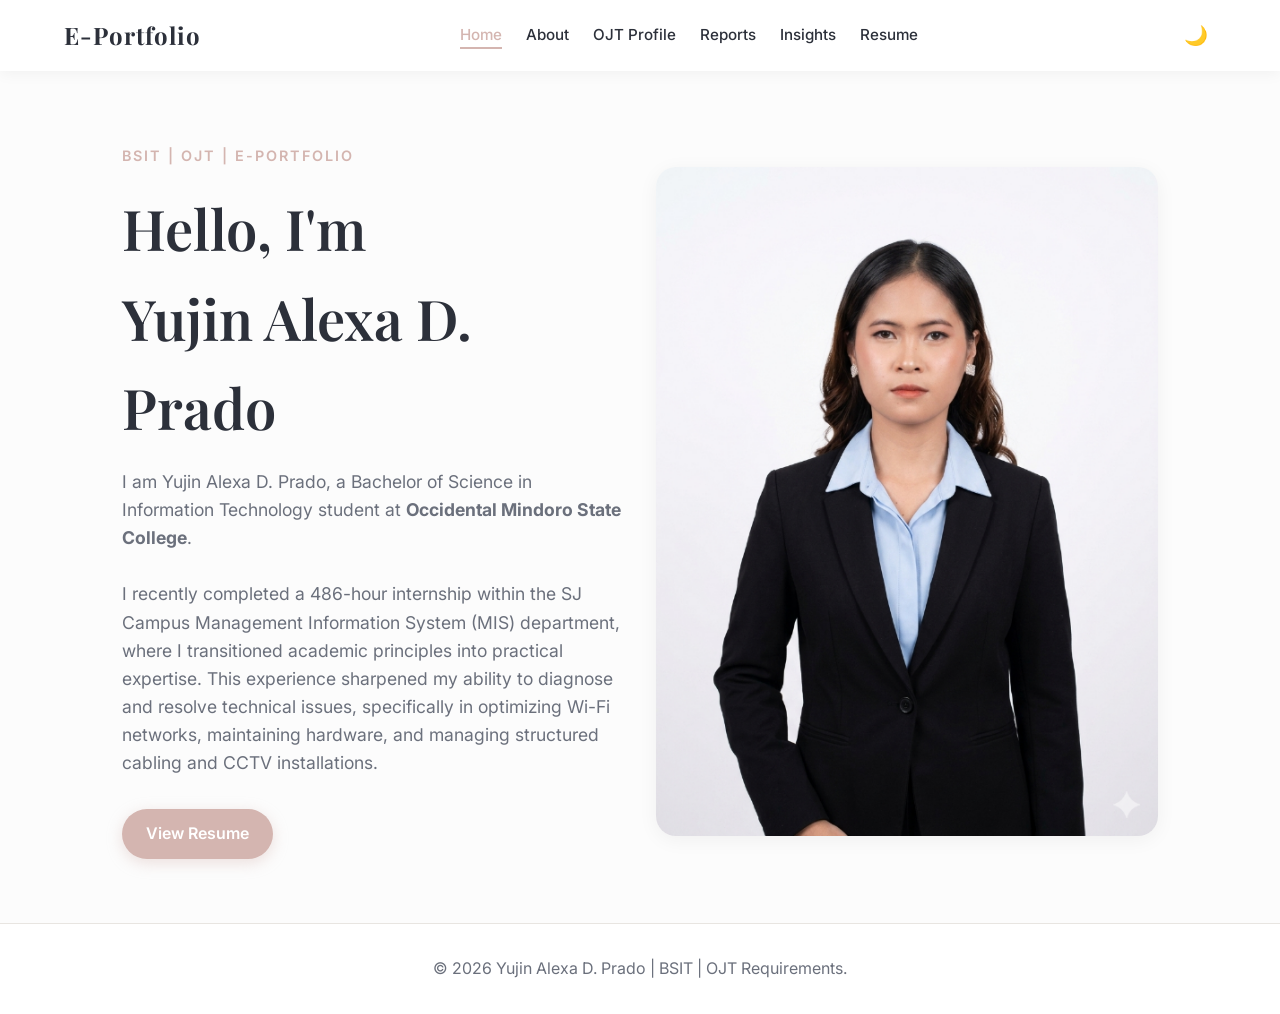
==== commit fe27a154: "feat: #1 full content migration for Yujin Prado's OJT e-Portfolio - Migrated all sample and placehol" ====
--- a/index.html
+++ b/index.html
@@ -4,29 +4,23 @@
     <meta charset="UTF-8">
     <meta name="viewport" content="width=device-width, initial-scale=1.0">
     <title>Yujin Alexa D. Prado | BSIT</title>
+    <link rel="icon" type="image/png" href="assets/img/web_icon.png">
     <link rel="preconnect" href="https://fonts.googleapis.com">
     <link rel="preconnect" href="https://fonts.gstatic.com" crossorigin>
     <link href="https://fonts.googleapis.com/css2?family=Inter:wght@300;400;500;600&family=Playfair+Display:wght@500;600;700&display=swap" rel="stylesheet">
     <link rel="stylesheet" href="assets/css/style.css">
 </head>
 <body>
-
     <nav class="navbar">
         <a href="index.html" class="nav-brand">E-Portfolio</a>
-        
         <ul class="nav-links">
             <li><a href="index.html" class="active">Home</a></li>
             <li><a href="about.html">About</a></li>
             <li><a href="ojt-profile.html">OJT Profile</a></li>
-            <li><a href="chapters.html">Chapters</a></li>
-            <li><a href="outputs.html">Outputs</a></li>
             <li><a href="reports.html">Reports</a></li>
             <li><a href="insights.html">Insights</a></li>
-            <li><a href="gallery.html">Gallery</a></li>
             <li><a href="resume.html">Resume</a></li>
         </ul>
-
-        <!-- NEW CONTROLS PLACEMENT -->
         <div style="display: flex; align-items: center; gap: 0.5rem;">
             <button id="theme-toggle" class="theme-toggle" aria-label="Toggle Dark Mode">🌙</button>
             <button class="hamburger">☰</button>
@@ -36,20 +30,20 @@
     <main>
         <section class="container" style="display: flex; align-items: center; justify-content: space-between; flex-wrap: wrap; gap: 2rem; min-height: 70vh;">
             <div style="flex: 1; min-width: 300px;">
-                <h3 style="color: var(--accent-color); font-family: var(--font-body); text-transform: 
-                uppercase; letter-spacing: 2px; font-size: 0.9rem;">BSIT | OJT | e-Portfolio</h3>
+                <h3 style="color: var(--accent-color); font-family: var(--font-body); text-transform: uppercase; letter-spacing: 2px; font-size: 0.9rem;">BSIT | OJT | e-Portfolio</h3>
                 <h1 style="font-size: 3.5rem; margin-top: 0.5rem;">Hello, I'm <br>Yujin Alexa D. Prado</h1>
                 <p style="font-size: 1.1rem; color: var(--text-muted); margin-bottom: 2rem; max-width: 500px;">
-                   Bachelor of Science in Information Technology at <strong>Occidental Mindoro State College</strong>.<br><br>
-                   This E-Portfolio is created as a final requirement for On-the-Job Training, having accomplished the allotted 486 hours of internship at <strong>[Company/Agency Name]</strong>. "A Step into the Career World: My Experience as an OJT" — A fitting title to describe how this internship is a step towards the world of professionals.
+                   I am Yujin Alexa D. Prado, a Bachelor of Science in Information Technology student at <strong>Occidental Mindoro State College</strong>.<br><br>
+                   I recently completed a 486-hour internship within the SJ Campus Management Information System (MIS) department, where I transitioned academic principles into practical expertise. This experience sharpened my ability to diagnose and resolve technical issues, specifically in optimizing Wi-Fi networks, maintaining hardware, and managing structured cabling and CCTV installations.
                 </p>
                 <div style="display: flex; gap: 1rem;">
-                    <a href="outputs.html" class="btn">View Work Outputs</a>
-                    <a href="resume.html" class="btn btn-outline">View Resume</a>
+                    <a href="resume.html" class="btn">View Resume</a>
                 </div>
             </div>
             <div style="flex: 1; min-width: 300px; display: flex; justify-content: center;">
-                <img src="assets/img/sample.JPG" alt="Photo" style="border-radius: 20px; box-shadow: var(--shadow-soft); max-width: 100%; height: auto;">
+                
+                <img src="assets/img/main_pfp.png" alt="Yujin Alexa D. Prado" style="border-radius: 20px; box-shadow: var(--shadow-soft); max-width: 100%; height: auto;">
+
             </div>
         </section>
     </main>
